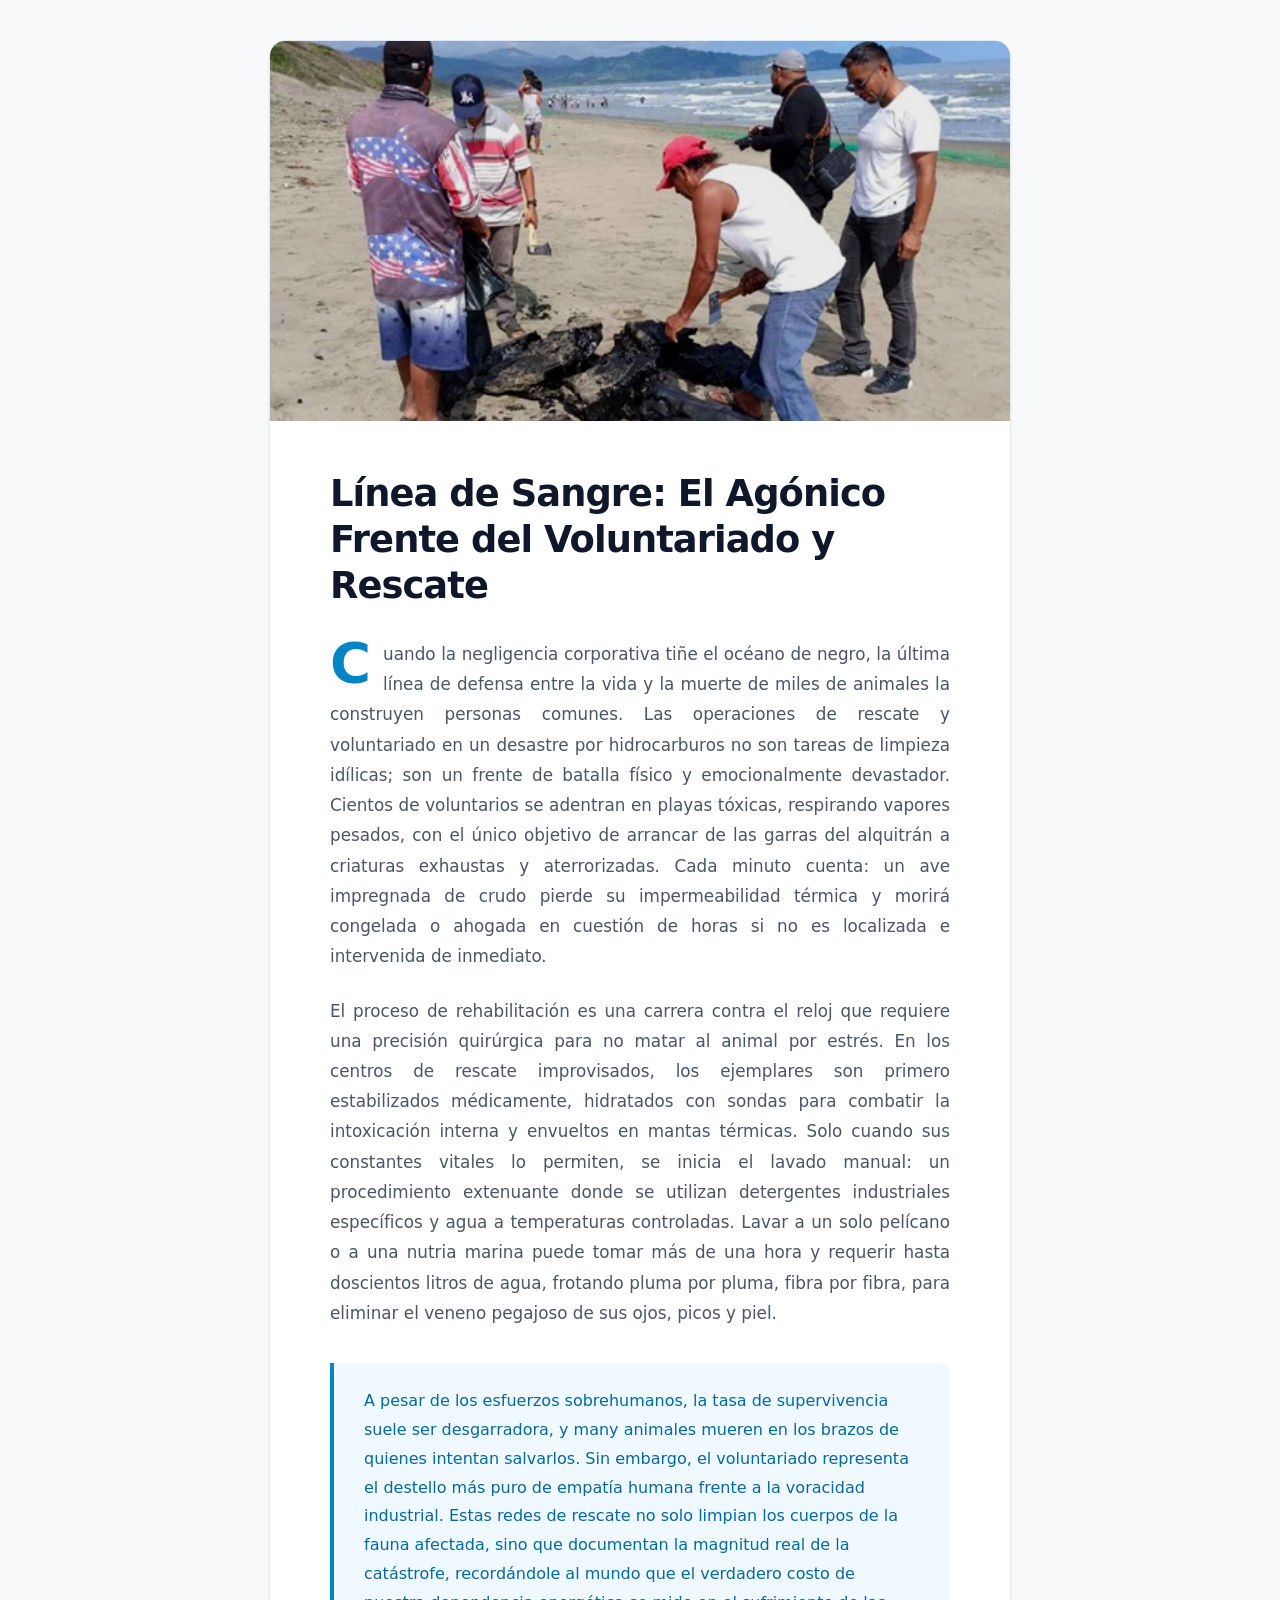
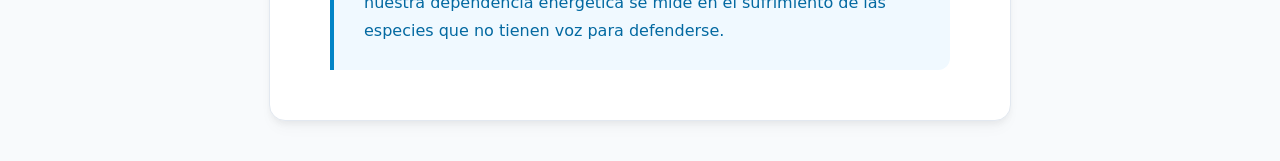
==== Agonico.html @ da2207f3 "Add files via upload" ====
<!DOCTYPE html>
<html lang="es">
<head>
    <meta charset="UTF-8">
    <meta name="viewport" content="width=device-width, initial-scale=1.0">
    <title>Línea de Sangre: El Agónico Frente del Voluntariado y Rescate</title>
    <style>
        /* --- Configuración Base y Variables de Diseño --- */
        :root {
            --primary-rescue: #0284c7;  /* Azul de rescate/emergencia que evoca auxilio y esperanza */
            --accent-dark: #0f172a;     /* Gris pizarra profundo */
            --text-main: #1f2937;       /* Gris oscuro para lectura fluida */
            --text-light: #4b5563;      /* Gris medio para descripciones secundarias */
            --bg-page: #f8fafc;         /* Fondo de página ultra limpio */
            --bg-card: #ffffff;         /* Fondo del contenedor */
        }

        body { 
            font-family: system-ui, -apple-system, BlinkMacSystemFont, 'Segoe UI', Roboto, Oxygen, Ubuntu, Cantarell, sans-serif;
            line-height: 1.8; 
            color: var(--text-main); 
            margin: 0; 
            padding: 40px 20px; 
            background-color: var(--bg-page); 
            display: flex;
            justify-content: center;
        }

        /* --- Contenedor Principal (Tarjeta Editorial) --- */
        .artículo-container { 
            max-width: 740px; 
            background: var(--bg-card); 
            border-radius: 16px; 
            overflow: hidden;
            box-shadow: 0 4px 6px -1px rgba(0, 0, 0, 0.05), 0 10px 15px -3px rgba(0, 0, 0, 0.03);
            border: 1px solid #e2e8f0;
        }

        /* --- Imagen de Cabecera con Efecto --- */
        .artículo-imagen {
            width: 100%;
            height: 380px;
            object-fit: cover;
            display: block;
            filter: brightness(90%) contrast(105%);
            transition: filter 0.4s ease;
        }

        .artículo-container:hover .artículo-imagen {
            filter: brightness(100%) contrast(100%);
        }

        /* --- Bloque de Contenido --- */
        .artículo-cuerpo {
            padding: 50px 60px;
        }

        /* --- Enlace y Título Principal --- */
        .artículo-titulo { 
            font-size: 2.3rem;
            font-weight: 800;
            letter-spacing: -0.025em;
            color: var(--accent-dark); 
            margin-top: 0; 
            margin-bottom: 30px;
            line-height: 1.25;
        }

        .artículo-titulo a {
            color: var(--accent-dark);
            text-decoration: none;
            transition: color 0.2s ease;
        }

        .artículo-titulo a:hover {
            color: var(--primary-rescue); /* Cambio a azul de rescate al pasar el cursor */
        }

        /* --- Párrafos con Estilo Editorial --- */
        .artículo-parrafo { 
            text-align: justify; 
            color: var(--text-light);
            margin-bottom: 24px;
            font-size: 1.05rem;
        }

        /* Destacado sutil en el primer párrafo (Letra Capital) */
        .primer-parrafo::first-letter {
            font-size: 3.5rem;
            font-weight: 900;
            float: left;
            margin-right: 12px;
            line-height: 0.85;
            color: var(--primary-rescue);
        }

        /* --- Bloque de Cierre/Conclusión Estilizado --- */
        .artículo-enfasis {
            background-color: #f0f9ff; /* Fondo azul celeste ultra suave */
            border-left: 4px solid var(--primary-rescue);
            padding: 24px 30px;
            margin-top: 35px;
            border-radius: 0 12px 12px 0;
            color: #0369a1; /* Texto azul oscuro */
            font-weight: 500;
        }

        /* --- Responsivo para Celulares --- */
        @media (max-width: 640px) {
            body { padding: 15px; }
            .artículo-cuerpo { padding: 30px 20px; }
            .artículo-imagen { height: 240px; }
            .artículo-titulo { font-size: 1.75rem; }
            .artículo-parrafo { font-size: 1rem; }
        }
    </style>
</head>
<body>

<article class="artículo-container">
    <img src="imagen/rescate.jpg" alt="Rescate de Fauna" class="artículo-imagen">
    
    <div class="artículo-cuerpo">
        <h1 class="artículo-titulo">
            <a href="#">Línea de Sangre: El Agónico Frente del Voluntariado y Rescate</a>
        </h1>
        
        <p class="artículo-parrafo primer-parrafo">
            Cuando la negligencia corporativa tiñe el océano de negro, la última línea de defensa entre la vida y la muerte de miles de animales la construyen personas comunes. Las operaciones de rescate y voluntariado en un desastre por hidrocarburos no son tareas de limpieza idílicas; son un frente de batalla físico y emocionalmente devastador. Cientos de voluntarios se adentran en playas tóxicas, respirando vapores pesados, con el único objetivo de arrancar de las garras del alquitrán a criaturas exhaustas y aterrorizadas. Cada minuto cuenta: un ave impregnada de crudo pierde su impermeabilidad térmica y morirá congelada o ahogada en cuestión de horas si no es localizada e intervenida de inmediato.
        </p>
        
        <p class="artículo-parrafo">
            El proceso de rehabilitación es una carrera contra el reloj que requiere una precisión quirúrgica para no matar al animal por estrés. En los centros de rescate improvisados, los ejemplares son primero estabilizados médicamente, hidratados con sondas para combatir la intoxicación interna y envueltos en mantas térmicas. Solo cuando sus constantes vitales lo permiten, se inicia el lavado manual: un procedimiento extenuante donde se utilizan detergentes industriales específicos y agua a temperaturas controladas. Lavar a un solo pelícano o a una nutria marina puede tomar más de una hora y requerir hasta doscientos litros de agua, frotando pluma por pluma, fibra por fibra, para eliminar el veneno pegajoso de sus ojos, picos y piel.
        </p>
        
        <div class="artículo-enfasis">
            A pesar de los esfuerzos sobrehumanos, la tasa de supervivencia suele ser desgarradora, y many animales mueren en los brazos de quienes intentan salvarlos. Sin embargo, el voluntariado representa el destello más puro de empatía humana frente a la voracidad industrial. Estas redes de rescate no solo limpian los cuerpos de la fauna afectada, sino que documentan la magnitud real de la catástrofe, recordándole al mundo que el verdadero costo de nuestra dependencia energética se mide en el sufrimiento de las especies que no tienen voz para defenderse.
        </div>
    </div>
</article>

</body>
</html>
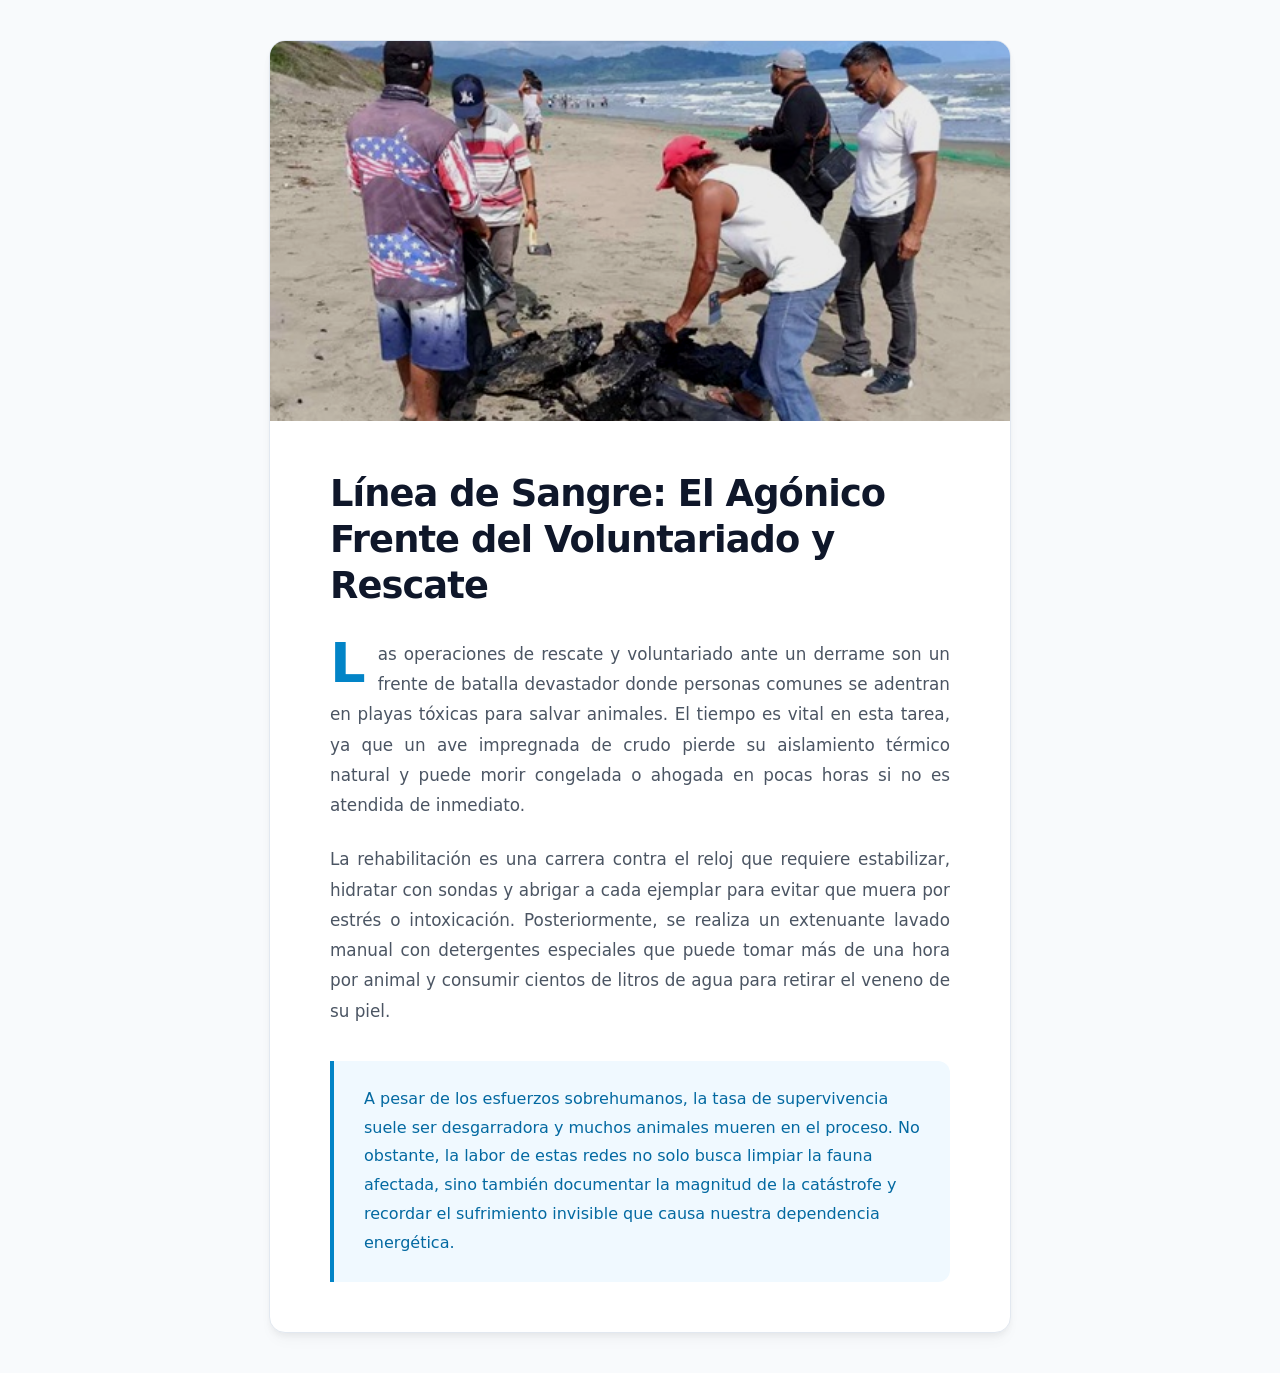
==== commit e79f7387: "Update Agonico.html" ====
--- a/Agonico.html
+++ b/Agonico.html
@@ -126,18 +126,18 @@
         </h1>
         
         <p class="artículo-parrafo primer-parrafo">
-            Cuando la negligencia corporativa tiñe el océano de negro, la última línea de defensa entre la vida y la muerte de miles de animales la construyen personas comunes. Las operaciones de rescate y voluntariado en un desastre por hidrocarburos no son tareas de limpieza idílicas; son un frente de batalla físico y emocionalmente devastador. Cientos de voluntarios se adentran en playas tóxicas, respirando vapores pesados, con el único objetivo de arrancar de las garras del alquitrán a criaturas exhaustas y aterrorizadas. Cada minuto cuenta: un ave impregnada de crudo pierde su impermeabilidad térmica y morirá congelada o ahogada en cuestión de horas si no es localizada e intervenida de inmediato.
+            Las operaciones de rescate y voluntariado ante un derrame son un frente de batalla devastador donde personas comunes se adentran en playas tóxicas para salvar animales. El tiempo es vital en esta tarea, ya que un ave impregnada de crudo pierde su aislamiento térmico natural y puede morir congelada o ahogada en pocas horas si no es atendida de inmediato.
         </p>
         
         <p class="artículo-parrafo">
-            El proceso de rehabilitación es una carrera contra el reloj que requiere una precisión quirúrgica para no matar al animal por estrés. En los centros de rescate improvisados, los ejemplares son primero estabilizados médicamente, hidratados con sondas para combatir la intoxicación interna y envueltos en mantas térmicas. Solo cuando sus constantes vitales lo permiten, se inicia el lavado manual: un procedimiento extenuante donde se utilizan detergentes industriales específicos y agua a temperaturas controladas. Lavar a un solo pelícano o a una nutria marina puede tomar más de una hora y requerir hasta doscientos litros de agua, frotando pluma por pluma, fibra por fibra, para eliminar el veneno pegajoso de sus ojos, picos y piel.
+            La rehabilitación es una carrera contra el reloj que requiere estabilizar, hidratar con sondas y abrigar a cada ejemplar para evitar que muera por estrés o intoxicación. Posteriormente, se realiza un extenuante lavado manual con detergentes especiales que puede tomar más de una hora por animal y consumir cientos de litros de agua para retirar el veneno de su piel.
         </p>
         
         <div class="artículo-enfasis">
-            A pesar de los esfuerzos sobrehumanos, la tasa de supervivencia suele ser desgarradora, y many animales mueren en los brazos de quienes intentan salvarlos. Sin embargo, el voluntariado representa el destello más puro de empatía humana frente a la voracidad industrial. Estas redes de rescate no solo limpian los cuerpos de la fauna afectada, sino que documentan la magnitud real de la catástrofe, recordándole al mundo que el verdadero costo de nuestra dependencia energética se mide en el sufrimiento de las especies que no tienen voz para defenderse.
+            A pesar de los esfuerzos sobrehumanos, la tasa de supervivencia suele ser desgarradora y muchos animales mueren en el proceso. No obstante, la labor de estas redes no solo busca limpiar la fauna afectada, sino también documentar la magnitud de la catástrofe y recordar el sufrimiento invisible que causa nuestra dependencia energética.
         </div>
     </div>
 </article>
 
 </body>
-</html>+</html>
